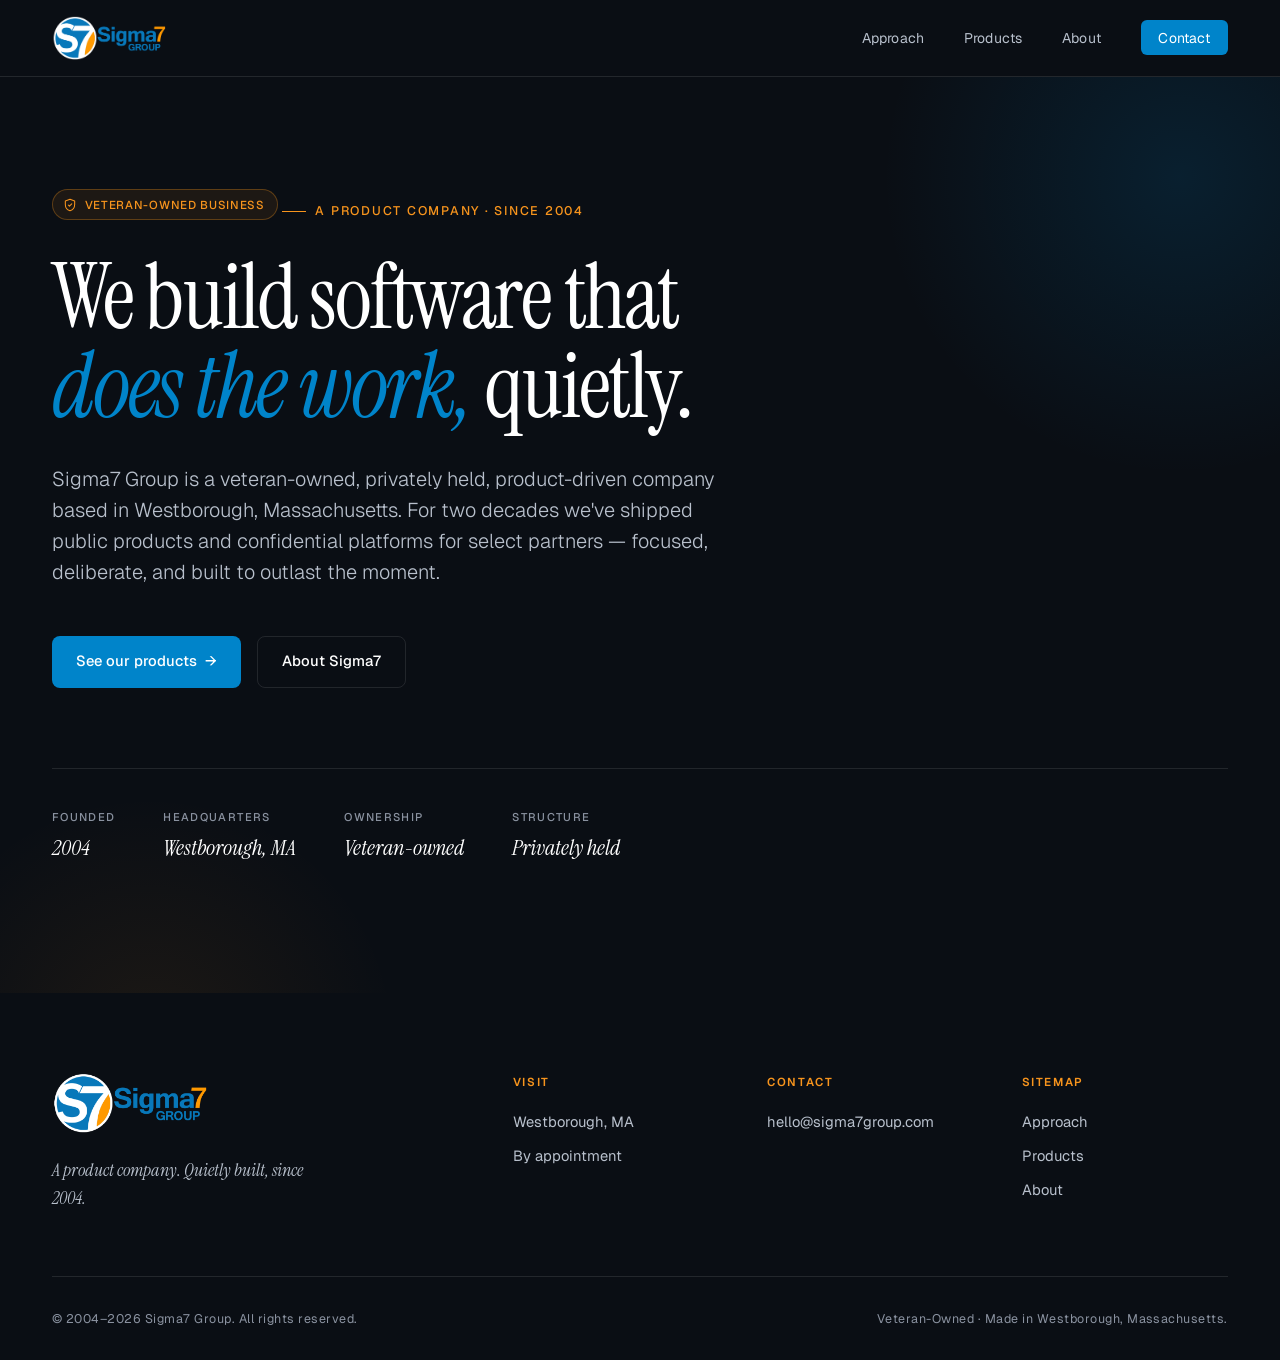
==== index.html @ c15750be "Rebuild website as static multi-page site Replace the React/Vite/Express/Drizzle scaffold with a sta" ====
<!DOCTYPE html>
<html lang="en">
<head>
<meta charset="UTF-8">
<meta name="viewport" content="width=device-width, initial-scale=1.0">
<title>Sigma7 Group — A Product Company in Massachusetts</title>
<meta name="description" content="Sigma7 Group is a veteran-owned, product-driven company based in Westborough, Massachusetts. Privately held since 2004. Makers of Structure and select confidential platforms.">

<meta property="og:title" content="Sigma7 Group">
<meta property="og:description" content="A veteran-owned, product-driven company. Privately held since 2004. Westborough, Massachusetts.">
<meta property="og:type" content="website">

<link rel="icon" type="image/png" href="assets/sigma7-logo.png">
<link rel="preconnect" href="https://fonts.googleapis.com">
<link rel="preconnect" href="https://fonts.gstatic.com" crossorigin>
<link href="https://fonts.googleapis.com/css2?family=Geist:wght@300;400;500;600;700&family=Instrument+Serif:ital@0;1&display=swap" rel="stylesheet">
<link rel="stylesheet" href="css/styles.css">
</head>
<body>

<nav class="site-nav">
  <div class="nav-inner">
    <a href="index.html" class="nav-logo" aria-label="Sigma7 Group home">
      <img src="assets/sigma7-logo.png" alt="Sigma7 Group">
    </a>
    <ul class="nav-links">
      <li><a href="approach.html">Approach</a></li>
      <li><a href="products.html">Products</a></li>
      <li><a href="about.html">About</a></li>
      <li><a href="mailto:hello@sigma7group.com" class="nav-cta">Contact</a></li>
    </ul>
  </div>
</nav>

<header class="hero">
  <div class="container">
    <div class="vet-badge">
      <svg viewBox="0 0 24 24" fill="none" xmlns="http://www.w3.org/2000/svg" aria-hidden="true">
        <path d="M12 2L4 5v6c0 5 3.5 9.5 8 11 4.5-1.5 8-6 8-11V5l-8-3z" stroke="currentColor" stroke-width="1.8" stroke-linejoin="round"/>
        <path d="M9 12l2 2 4-4" stroke="currentColor" stroke-width="1.8" stroke-linecap="round" stroke-linejoin="round"/>
      </svg>
      Veteran-Owned Business
    </div>
    <div class="eyebrow">A Product Company · Since 2004</div>
    <h1 class="headline">We build software that <em>does the work,</em> quietly.</h1>
    <p class="hero-lead">
      Sigma7 Group is a veteran-owned, privately held, product-driven company based in Westborough, Massachusetts. For two decades we've shipped public products and confidential platforms for select partners — focused, deliberate, and built to outlast the moment.
    </p>
    <div class="hero-actions">
      <a href="products.html" class="btn btn-primary">See our products <span class="arrow">→</span></a>
      <a href="about.html" class="btn btn-ghost">About Sigma7</a>
    </div>

    <div class="hero-meta">
      <div class="meta-item">
        <span class="meta-label">Founded</span>
        <span class="meta-value">2004</span>
      </div>
      <div class="meta-item">
        <span class="meta-label">Headquarters</span>
        <span class="meta-value">Westborough, MA</span>
      </div>
      <div class="meta-item">
        <span class="meta-label">Ownership</span>
        <span class="meta-value">Veteran-owned</span>
      </div>
      <div class="meta-item">
        <span class="meta-label">Structure</span>
        <span class="meta-value">Privately held</span>
      </div>
    </div>
  </div>
</header>

<footer class="site-footer">
  <div class="container">
    <div class="footer-grid">
      <div class="footer-logo">
        <img src="assets/sigma7-logo.png" alt="Sigma7 Group">
        <div class="footer-tagline">A product company. Quietly built, since 2004.</div>
      </div>
      <div class="footer-col">
        <h4>Visit</h4>
        <ul>
          <li>Westborough, MA</li>
          <li>By appointment</li>
        </ul>
      </div>
      <div class="footer-col">
        <h4>Contact</h4>
        <ul>
          <li><a href="mailto:hello@sigma7group.com">hello@sigma7group.com</a></li>
        </ul>
      </div>
      <div class="footer-col">
        <h4>Sitemap</h4>
        <ul>
          <li><a href="approach.html">Approach</a></li>
          <li><a href="products.html">Products</a></li>
          <li><a href="about.html">About</a></li>
        </ul>
      </div>
    </div>
    <div class="footer-bottom">
      <div>© 2004–2026 Sigma7 Group. All rights reserved.</div>
      <div>Veteran-Owned · Made in Westborough, Massachusetts.</div>
    </div>
  </div>
</footer>

</body>
</html>
---- css/styles.css ----
:root {
  --bg: #FFFFFF;
  --bg-soft: #F7F8FA;
  --bg-dark: #0A0E14;
  --bg-dark-soft: #131820;
  --ink: #0A0E14;
  --ink-soft: #4A5260;
  --ink-faint: #8A92A0;
  --ink-inverse: #FFFFFF;
  --ink-inverse-soft: #B8C0CC;
  --blue: #0084CA;
  --blue-deep: #006BA3;
  --blue-light: #E6F4FB;
  --orange: #F7941D;
  --orange-deep: #D67A0E;
  --rule: rgba(10, 14, 20, 0.08);
  --rule-dark: rgba(255, 255, 255, 0.1);
}

* { margin: 0; padding: 0; box-sizing: border-box; }
html { scroll-behavior: smooth; }

body {
  background: var(--bg);
  color: var(--ink);
  font-family: 'Geist', -apple-system, BlinkMacSystemFont, sans-serif;
  font-size: 16px;
  line-height: 1.55;
  overflow-x: hidden;
  -webkit-font-smoothing: antialiased;
}

a { color: inherit; }

.container {
  max-width: 1240px;
  margin: 0 auto;
  padding: 0 2rem;
}

/* ====== NAV ====== */
nav.site-nav {
  background: var(--bg-dark);
  border-bottom: 1px solid var(--rule-dark);
  position: sticky;
  top: 0;
  z-index: 100;
}

.nav-inner {
  display: flex;
  justify-content: space-between;
  align-items: center;
  max-width: 1240px;
  margin: 0 auto;
  padding: 1rem 2rem;
}

.nav-logo img {
  height: 44px;
  display: block;
}

.nav-links {
  display: flex;
  gap: 2.5rem;
  list-style: none;
  align-items: center;
}

.nav-links a {
  color: var(--ink-inverse-soft);
  text-decoration: none;
  font-size: 0.875rem;
  font-weight: 400;
  letter-spacing: 0.01em;
  transition: color 0.2s ease;
  position: relative;
  padding: 0.25rem 0;
}

.nav-links a:hover,
.nav-links a[aria-current="page"] {
  color: var(--ink-inverse);
}

.nav-links a[aria-current="page"]::after {
  content: '';
  position: absolute;
  left: 0;
  right: 0;
  bottom: -6px;
  height: 1px;
  background: var(--blue);
}

.nav-cta {
  background: var(--blue);
  color: var(--ink-inverse) !important;
  padding: 0.55rem 1.1rem !important;
  border-radius: 6px;
  font-weight: 500;
  transition: background 0.2s ease;
}

.nav-cta:hover {
  background: var(--blue-deep);
  color: var(--ink-inverse) !important;
}

.nav-cta::after { display: none !important; }

/* ====== HERO (home) ====== */
.hero {
  background: var(--bg-dark);
  color: var(--ink-inverse);
  padding: 7rem 0 8rem;
  position: relative;
  overflow: hidden;
}

.hero::before {
  content: '';
  position: absolute;
  top: -200px;
  right: -200px;
  width: 600px;
  height: 600px;
  background: radial-gradient(circle, rgba(0, 132, 202, 0.15) 0%, transparent 70%);
  pointer-events: none;
}

.hero::after {
  content: '';
  position: absolute;
  bottom: -300px;
  left: -100px;
  width: 500px;
  height: 500px;
  background: radial-gradient(circle, rgba(247, 148, 29, 0.08) 0%, transparent 70%);
  pointer-events: none;
}

.hero .container { position: relative; z-index: 1; }

.eyebrow {
  display: inline-flex;
  align-items: center;
  gap: 0.6rem;
  font-size: 0.78rem;
  text-transform: uppercase;
  letter-spacing: 0.14em;
  color: var(--orange);
  margin-bottom: 2rem;
  font-weight: 500;
}

.eyebrow::before {
  content: '';
  width: 24px;
  height: 1px;
  background: var(--orange);
}

.vet-badge {
  display: inline-flex;
  align-items: center;
  gap: 0.5rem;
  padding: 0.35rem 0.75rem 0.35rem 0.6rem;
  border: 1px solid rgba(247, 148, 29, 0.3);
  background: rgba(247, 148, 29, 0.08);
  border-radius: 999px;
  font-size: 0.72rem;
  font-weight: 500;
  letter-spacing: 0.06em;
  color: var(--orange);
  text-transform: uppercase;
  margin-bottom: 1.25rem;
}

.vet-badge svg {
  width: 14px;
  height: 14px;
  flex-shrink: 0;
}

h1.headline {
  font-family: 'Instrument Serif', serif;
  font-weight: 400;
  font-size: clamp(2.75rem, 7vw, 6rem);
  line-height: 1;
  letter-spacing: -0.025em;
  max-width: 18ch;
  margin-bottom: 2rem;
}

h1.headline em {
  font-style: italic;
  color: var(--blue);
}

.hero-lead {
  font-size: 1.25rem;
  line-height: 1.55;
  color: var(--ink-inverse-soft);
  max-width: 52ch;
  margin-bottom: 3rem;
  font-weight: 300;
}

.hero-actions {
  display: flex;
  gap: 1rem;
  flex-wrap: wrap;
}

.btn {
  display: inline-flex;
  align-items: center;
  gap: 0.5rem;
  padding: 0.85rem 1.5rem;
  border-radius: 8px;
  font-family: inherit;
  font-size: 0.92rem;
  font-weight: 500;
  text-decoration: none;
  transition: all 0.25s ease;
  cursor: pointer;
  border: none;
}

.btn-primary {
  background: var(--blue);
  color: var(--ink-inverse);
}

.btn-primary:hover {
  background: var(--blue-deep);
  transform: translateY(-1px);
}

.btn-ghost {
  background: transparent;
  color: var(--ink-inverse);
  border: 1px solid var(--rule-dark);
}

.btn-ghost:hover {
  background: rgba(255, 255, 255, 0.05);
  border-color: rgba(255, 255, 255, 0.25);
}

.btn .arrow { transition: transform 0.25s ease; }
.btn:hover .arrow { transform: translateX(3px); }

.hero-meta {
  display: flex;
  gap: 3rem;
  margin-top: 5rem;
  padding-top: 2.5rem;
  border-top: 1px solid var(--rule-dark);
  flex-wrap: wrap;
}

.meta-item {
  display: flex;
  flex-direction: column;
  gap: 0.35rem;
}

.meta-label {
  font-size: 0.7rem;
  text-transform: uppercase;
  letter-spacing: 0.12em;
  color: var(--ink-faint);
  font-weight: 500;
}

.meta-value {
  font-family: 'Instrument Serif', serif;
  font-size: 1.35rem;
  color: var(--ink-inverse);
  font-style: italic;
}

/* ====== INTERIOR PAGE HEADER ====== */
.page-header {
  background: var(--bg-dark);
  color: var(--ink-inverse);
  padding: 5rem 0 4.5rem;
  position: relative;
  overflow: hidden;
}

.page-header::before {
  content: '';
  position: absolute;
  top: -200px;
  right: -200px;
  width: 500px;
  height: 500px;
  background: radial-gradient(circle, rgba(0, 132, 202, 0.12) 0%, transparent 70%);
  pointer-events: none;
}

.page-header .container { position: relative; z-index: 1; }

.page-eyebrow {
  font-size: 0.78rem;
  letter-spacing: 0.14em;
  color: var(--blue);
  text-transform: uppercase;
  font-weight: 500;
  margin-bottom: 1.25rem;
  display: block;
}

.page-title {
  font-family: 'Instrument Serif', serif;
  font-weight: 400;
  font-size: clamp(2.25rem, 5.5vw, 4.25rem);
  line-height: 1.02;
  letter-spacing: -0.025em;
  max-width: 22ch;
  margin-bottom: 1.5rem;
}

.page-title em { font-style: italic; color: var(--blue); }

.page-lead {
  font-size: 1.15rem;
  line-height: 1.6;
  color: var(--ink-inverse-soft);
  max-width: 56ch;
  font-weight: 300;
}

/* ====== SECTION SHARED ====== */
section { padding: 6rem 0; }

.section-header {
  display: grid;
  grid-template-columns: 1fr 1.8fr;
  gap: 4rem;
  margin-bottom: 4.5rem;
  align-items: start;
}

.section-number {
  font-size: 0.78rem;
  letter-spacing: 0.14em;
  color: var(--blue);
  text-transform: uppercase;
  font-weight: 500;
  padding-top: 0.5rem;
}

.section-title {
  font-family: 'Instrument Serif', serif;
  font-weight: 400;
  font-size: clamp(2rem, 4.2vw, 3.4rem);
  line-height: 1.05;
  letter-spacing: -0.02em;
  max-width: 22ch;
}

.section-title em { font-style: italic; color: var(--blue); }

/* ====== APPROACH ====== */
.approach {
  background: var(--bg-soft);
  border-bottom: 1px solid var(--rule);
}

.principles-grid {
  display: grid;
  grid-template-columns: repeat(3, 1fr);
  gap: 2rem;
}

.principle {
  background: var(--bg);
  padding: 2.5rem 2rem;
  border-radius: 12px;
  border: 1px solid var(--rule);
  transition: all 0.3s ease;
  position: relative;
}

.principle:hover {
  transform: translateY(-3px);
  box-shadow: 0 12px 32px rgba(10, 14, 20, 0.06);
  border-color: var(--blue);
}

.principle-num {
  font-size: 0.72rem;
  color: var(--orange);
  letter-spacing: 0.12em;
  margin-bottom: 1.25rem;
  font-weight: 600;
}

.principle-title {
  font-family: 'Instrument Serif', serif;
  font-weight: 400;
  font-size: 1.65rem;
  margin-bottom: 0.85rem;
  letter-spacing: -0.015em;
}

.principle-body {
  font-size: 0.95rem;
  color: var(--ink-soft);
  line-height: 1.65;
}

/* ====== PRODUCTS ====== */
.products-grid {
  display: grid;
  grid-template-columns: 1.4fr 1fr;
  gap: 1.5rem;
}

.product-card {
  border-radius: 16px;
  padding: 3rem;
  position: relative;
  overflow: hidden;
  transition: transform 0.3s ease;
}

.product-card:hover { transform: translateY(-3px); }

.product-public {
  background: linear-gradient(135deg, #0A0E14 0%, #131820 100%);
  color: var(--ink-inverse);
  min-height: 460px;
  display: flex;
  flex-direction: column;
  justify-content: space-between;
}

.product-public::before {
  content: '';
  position: absolute;
  top: -100px;
  right: -100px;
  width: 350px;
  height: 350px;
  background: radial-gradient(circle, rgba(0, 132, 202, 0.18) 0%, transparent 70%);
}

.product-public > * { position: relative; z-index: 1; }

.product-tag {
  display: inline-flex;
  align-items: center;
  gap: 0.5rem;
  font-size: 0.7rem;
  text-transform: uppercase;
  letter-spacing: 0.14em;
  color: var(--blue);
  font-weight: 600;
  margin-bottom: 1.5rem;
}

.product-tag::before {
  content: '';
  width: 6px;
  height: 6px;
  border-radius: 50%;
  background: var(--blue);
  box-shadow: 0 0 0 4px rgba(0, 132, 202, 0.2);
  animation: pulse 2s ease-in-out infinite;
}

@keyframes pulse {
  0%, 100% { box-shadow: 0 0 0 4px rgba(0, 132, 202, 0.2); }
  50% { box-shadow: 0 0 0 8px rgba(0, 132, 202, 0.05); }
}

.product-name {
  font-family: 'Instrument Serif', serif;
  font-size: clamp(2.5rem, 5vw, 4rem);
  line-height: 1;
  font-weight: 400;
  letter-spacing: -0.025em;
  margin-bottom: 1.25rem;
}

.product-name em { font-style: italic; color: var(--orange); }

.product-desc {
  font-size: 1.05rem;
  color: var(--ink-inverse-soft);
  line-height: 1.6;
  max-width: 42ch;
  margin-bottom: 2rem;
  font-weight: 300;
}

.product-link {
  display: inline-flex;
  align-items: center;
  gap: 0.6rem;
  color: var(--ink-inverse);
  text-decoration: none;
  font-size: 0.95rem;
  font-weight: 500;
  padding: 0.85rem 1.4rem;
  border: 1px solid var(--rule-dark);
  border-radius: 8px;
  align-self: flex-start;
  transition: all 0.25s ease;
}

.product-link:hover {
  background: var(--blue);
  border-color: var(--blue);
}

.product-link .arrow { transition: transform 0.25s ease; }
.product-link:hover .arrow { transform: translateX(3px); }

.product-private {
  background: var(--bg-soft);
  border: 1px solid var(--rule);
  min-height: 460px;
  display: flex;
  flex-direction: column;
  justify-content: space-between;
}

.product-private .product-tag { color: var(--ink-faint); }

.product-private .product-tag::before {
  background: var(--ink-faint);
  box-shadow: 0 0 0 4px rgba(138, 146, 160, 0.15);
  animation: none;
}

.product-private .product-name { color: var(--ink); }
.product-private .product-name em { color: var(--orange); }
.product-private .product-desc { color: var(--ink-soft); }

.private-note {
  display: flex;
  flex-direction: column;
  gap: 0.5rem;
  padding-top: 1.5rem;
  border-top: 1px solid var(--rule);
  font-size: 0.85rem;
  color: var(--ink-faint);
}

.private-note strong {
  color: var(--ink);
  font-weight: 500;
}

/* ====== ABOUT ====== */
.about-grid {
  display: grid;
  grid-template-columns: 1.3fr 1fr;
  gap: 5rem;
  align-items: start;
}

.about-text p {
  font-family: 'Instrument Serif', serif;
  font-size: 1.4rem;
  line-height: 1.5;
  color: var(--ink-soft);
  margin-bottom: 1.5rem;
  font-weight: 400;
}

.about-text p:first-child {
  color: var(--ink);
  font-size: 1.55rem;
}

.about-stats {
  display: grid;
  grid-template-columns: 1fr 1fr;
  gap: 0;
  background: var(--bg);
  border: 1px solid var(--rule);
  border-radius: 12px;
  overflow: hidden;
}

.stat {
  padding: 2rem;
  border-right: 1px solid var(--rule);
  border-bottom: 1px solid var(--rule);
}

.stat:nth-child(2n) { border-right: none; }
.stat:nth-last-child(-n+2) { border-bottom: none; }

.stat-value {
  font-family: 'Instrument Serif', serif;
  font-size: 2.5rem;
  font-weight: 400;
  line-height: 1;
  letter-spacing: -0.02em;
  color: var(--ink);
  margin-bottom: 0.5rem;
}

.stat-value em { font-style: italic; color: var(--blue); }

.stat-value .unit {
  font-size: 1.25rem;
  color: var(--ink-faint);
}

.stat-label {
  font-size: 0.72rem;
  text-transform: uppercase;
  letter-spacing: 0.12em;
  color: var(--ink-faint);
  font-weight: 500;
}

/* ====== FOOTER ====== */
footer.site-footer {
  background: var(--bg-dark);
  color: var(--ink-inverse);
  padding: 5rem 0 2rem;
}

.footer-grid {
  display: grid;
  grid-template-columns: 2fr 1fr 1fr 1fr;
  gap: 3rem;
  margin-bottom: 4rem;
}

.footer-logo img {
  height: 60px;
  margin-bottom: 1.5rem;
  display: block;
}

.footer-tagline {
  font-family: 'Instrument Serif', serif;
  font-style: italic;
  color: var(--ink-inverse-soft);
  font-size: 1.1rem;
  max-width: 32ch;
}

.footer-col h4 {
  font-size: 0.72rem;
  text-transform: uppercase;
  letter-spacing: 0.14em;
  color: var(--orange);
  margin-bottom: 1.25rem;
  font-weight: 600;
}

.footer-col ul {
  list-style: none;
  display: flex;
  flex-direction: column;
  gap: 0.7rem;
}

.footer-col a, .footer-col li {
  color: var(--ink-inverse-soft);
  text-decoration: none;
  font-size: 0.92rem;
  transition: color 0.2s ease;
}

.footer-col a:hover { color: var(--ink-inverse); }

.footer-bottom {
  display: flex;
  justify-content: space-between;
  align-items: center;
  padding-top: 2rem;
  border-top: 1px solid var(--rule-dark);
  font-size: 0.78rem;
  color: var(--ink-faint);
  letter-spacing: 0.04em;
}

/* ====== RESPONSIVE ====== */
@media (max-width: 900px) {
  .container, .nav-inner { padding-left: 1.25rem; padding-right: 1.25rem; }
  .nav-links { gap: 1rem; }
  .nav-links li:not(:last-child) { display: none; }
  .hero { padding: 4rem 0 5rem; }
  .page-header { padding: 3.5rem 0 3rem; }
  .hero-meta { gap: 2rem; }
  .section-header { grid-template-columns: 1fr; gap: 1.5rem; margin-bottom: 3rem; }
  section { padding: 4.5rem 0; }
  .principles-grid { grid-template-columns: 1fr; }
  .products-grid { grid-template-columns: 1fr; }
  .product-card { padding: 2rem; min-height: auto; }
  .about-grid { grid-template-columns: 1fr; gap: 2.5rem; }
  .footer-grid { grid-template-columns: 1fr 1fr; gap: 2rem; }
  .footer-logo { grid-column: 1 / -1; }
  .footer-bottom { flex-direction: column; gap: 0.75rem; text-align: center; }
  .stat-value { font-size: 2rem; }
}

/* Entry animations */
@keyframes fadeUp {
  from { opacity: 0; transform: translateY(20px); }
  to { opacity: 1; transform: translateY(0); }
}

.hero .vet-badge { animation: fadeUp 0.6s ease 0.05s both; }
.hero .eyebrow { animation: fadeUp 0.6s ease 0.15s both; }
.hero h1 { animation: fadeUp 0.8s ease 0.2s both; }
.hero-lead { animation: fadeUp 0.8s ease 0.4s both; }
.hero-actions { animation: fadeUp 0.8s ease 0.55s both; }
.hero-meta { animation: fadeUp 0.8s ease 0.7s both; }
.page-header .page-eyebrow { animation: fadeUp 0.5s ease 0.05s both; }
.page-header .page-title { animation: fadeUp 0.7s ease 0.15s both; }
.page-header .page-lead { animation: fadeUp 0.7s ease 0.3s both; }
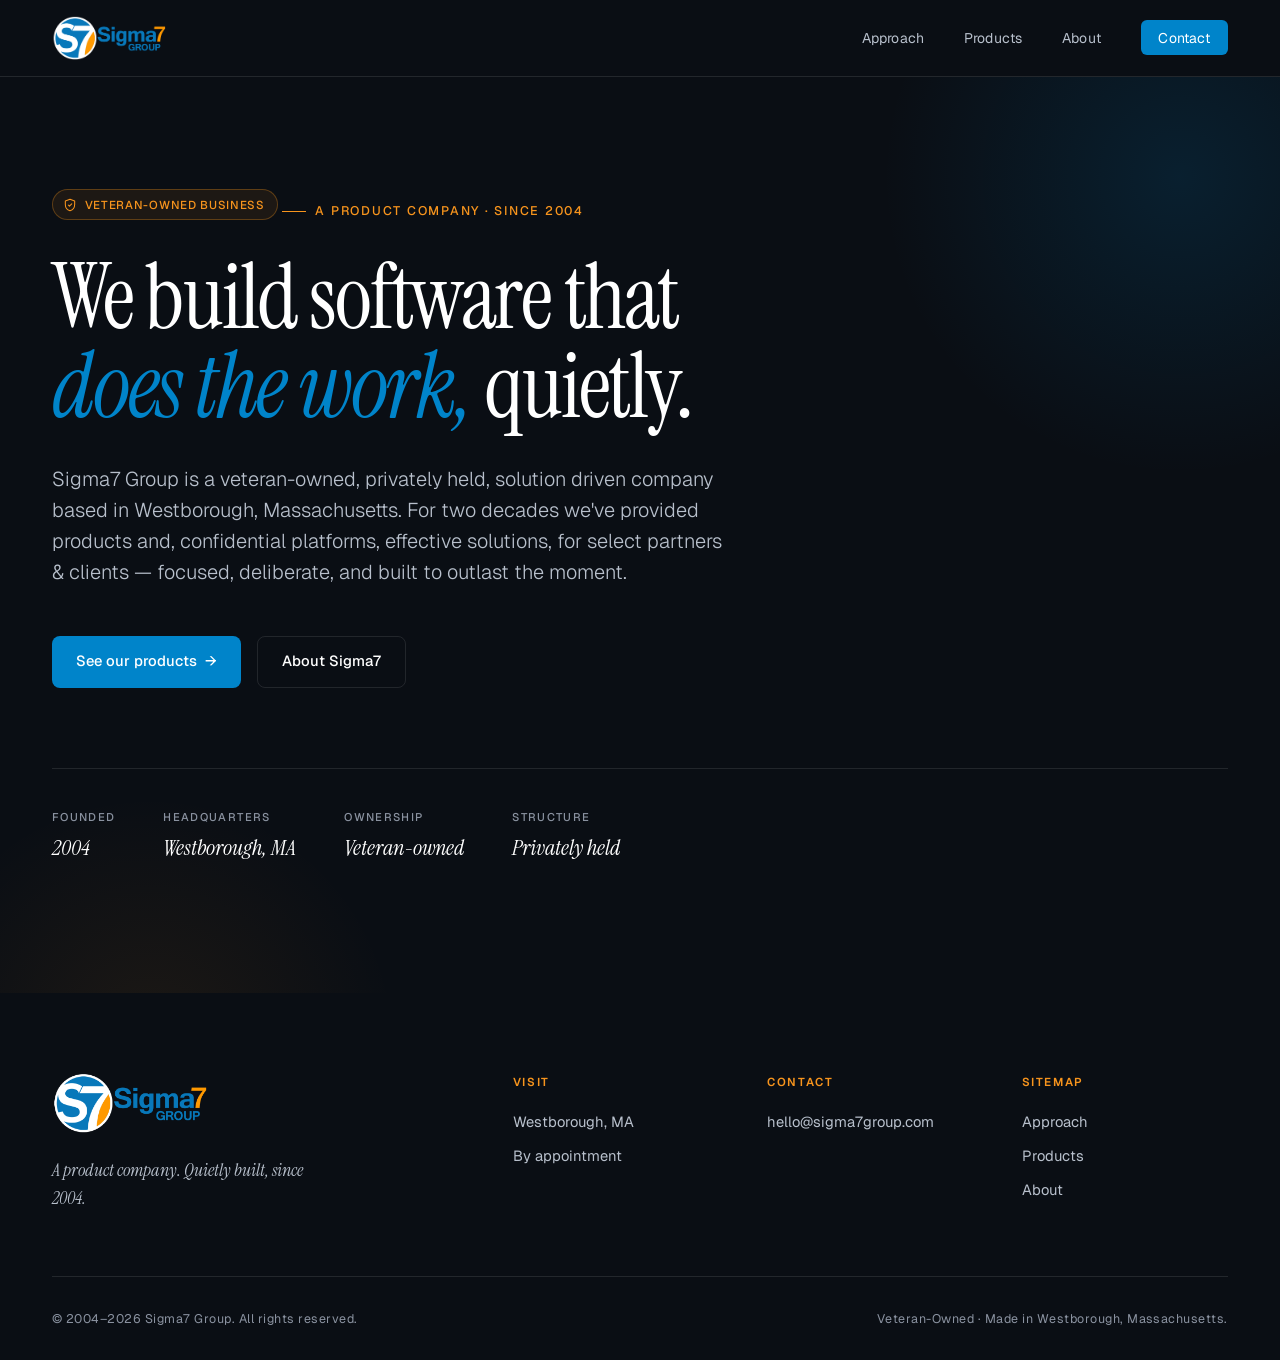
==== commit b208361a: "Update marketing copy across home, products, and about pages Reflect editorial revisions to the hero" ====
--- a/index.html
+++ b/index.html
@@ -44,7 +44,7 @@
     <div class="eyebrow">A Product Company · Since 2004</div>
     <h1 class="headline">We build software that <em>does the work,</em> quietly.</h1>
     <p class="hero-lead">
-      Sigma7 Group is a veteran-owned, privately held, product-driven company based in Westborough, Massachusetts. For two decades we've shipped public products and confidential platforms for select partners — focused, deliberate, and built to outlast the moment.
+      Sigma7 Group is a veteran-owned, privately held, solution driven company based in Westborough, Massachusetts. For two decades we've provided products and, confidential platforms, effective solutions, for select partners &amp; clients — focused, deliberate, and built to outlast the moment.
     </p>
     <div class="hero-actions">
       <a href="products.html" class="btn btn-primary">See our products <span class="arrow">→</span></a>
